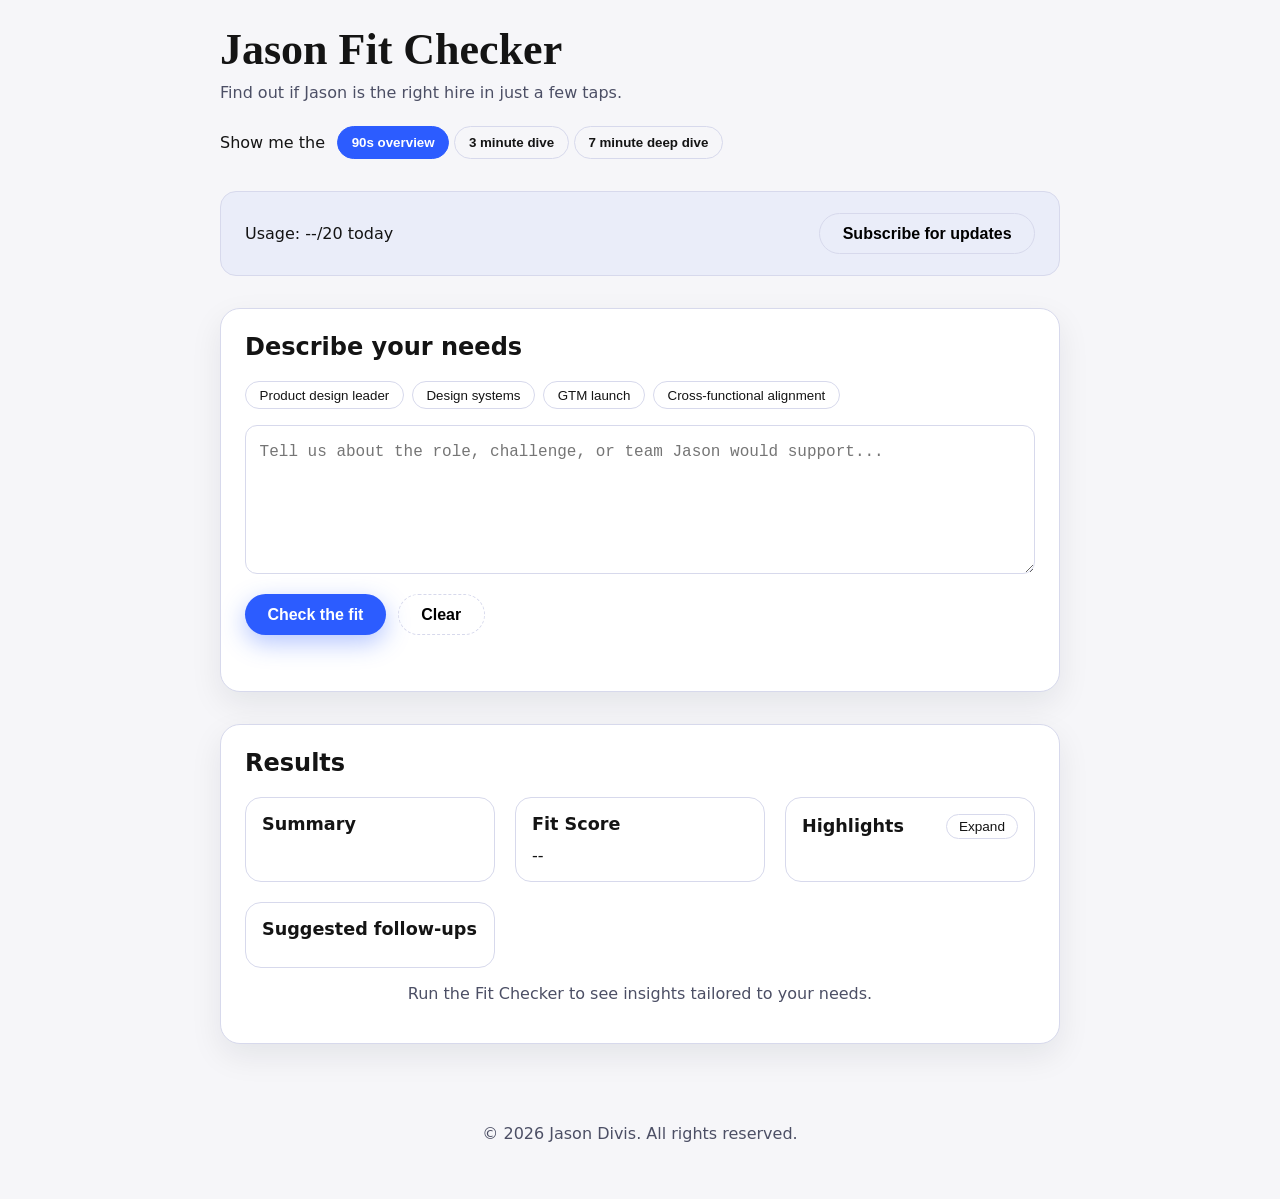
==== frontend/index.html @ c7b98d86 "Replace binary icons with SVG placeholders" ====
<!DOCTYPE html>
<html lang="en">
  <head>
    <meta charset="utf-8" />
    <meta name="viewport" content="width=device-width, initial-scale=1" />
    <meta
      http-equiv="Content-Security-Policy"
      content="default-src 'self'; connect-src 'self' https://api.yourdomain.com; script-src 'self' https://challenges.cloudflare.com; style-src 'self'; img-src 'self' data:; font-src 'self'; frame-src https://challenges.cloudflare.com; base-uri 'self'; form-action 'self';"
    />
    <title>Jason Fit Checker</title>
    <link rel="manifest" href="manifest.webmanifest" />
    <link rel="stylesheet" href="styles.css" />
    <link rel="icon" href="../favicon.ico" />
  </head>
  <body>
    <header class="site-header">
      <div class="branding">
        <h1>Jason Fit Checker</h1>
        <p class="tagline">Find out if Jason is the right hire in just a few taps.</p>
      </div>
      <nav class="mode-switch" aria-label="Viewing mode">
        <span id="mode-label">Show me the</span>
        <div role="tablist" aria-labelledby="mode-label">
          <button role="tab" aria-selected="true" data-mode="90s">90s overview</button>
          <button role="tab" aria-selected="false" data-mode="3m">3 minute dive</button>
          <button role="tab" aria-selected="false" data-mode="7m">7 minute deep dive</button>
        </div>
      </nav>
    </header>

    <main>
      <section class="usage" aria-live="polite">
        <p id="usage-meter">Usage: --/20 today</p>
        <button id="subscribe-button" type="button" class="secondary">Subscribe for updates</button>
      </section>

      <section class="fit-checker">
        <h2>Describe your needs</h2>
        <div class="chip-row" role="list" aria-label="Quick prompts">
          <button role="listitem" type="button" class="chip" data-prompt="Need a product design leader">Product design leader</button>
          <button role="listitem" type="button" class="chip" data-prompt="Scaling design systems for enterprise">Design systems</button>
          <button role="listitem" type="button" class="chip" data-prompt="Launching a GTM campaign">GTM launch</button>
          <button role="listitem" type="button" class="chip" data-prompt="Driving cross-functional alignment">Cross-functional alignment</button>
        </div>
        <form id="fit-form" novalidate>
          <label for="fit-text" class="sr-only">Fit Checker prompt</label>
          <textarea
            id="fit-text"
            name="prompt"
            rows="5"
            maxlength="1000"
            placeholder="Tell us about the role, challenge, or team Jason would support..."
            required
          ></textarea>
          <div id="turnstile-container" class="turnstile" data-sitekey="<!-- TURNSTILE_SITE_KEY -->"></div>
          <div class="form-actions">
            <button type="submit" class="primary">Check the fit</button>
            <button type="button" id="clear-button" class="ghost">Clear</button>
          </div>
          <p id="form-feedback" class="feedback" role="status" aria-live="polite"></p>
        </form>
      </section>

      <section class="results" aria-live="polite" aria-busy="false">
        <h2>Results</h2>
        <div id="results-container" class="result-grid" hidden>
          <article class="card" data-section="summary">
            <h3>Summary</h3>
            <p class="card-body" id="summary-text">&nbsp;</p>
          </article>
          <article class="card" data-section="fitScore">
            <h3>Fit Score</h3>
            <p class="card-body" id="score-text">--</p>
          </article>
          <article class="card" data-section="keyReasons">
            <h3>
              Highlights
              <button type="button" class="accordion-toggle" aria-expanded="false" aria-controls="reasons-list">Expand</button>
            </h3>
            <ul id="reasons-list" class="card-body collapsible" hidden></ul>
          </article>
          <article class="card" data-section="suggestedFollowUps">
            <h3>Suggested follow-ups</h3>
            <ul id="followups-list" class="card-body"></ul>
          </article>
        </div>
        <div id="empty-state" class="empty-state">
          <p>Run the Fit Checker to see insights tailored to your needs.</p>
        </div>
        <div id="quota-state" class="quota-state" hidden>
          <p>You&rsquo;ve hit today&rsquo;s limit. Come back tomorrow or stay in the loop.</p>
          <button type="button" id="quota-subscribe" class="primary">Contact &amp; subscribe</button>
        </div>
      </section>
    </main>

    <footer>
      <p>&copy; <span id="year"></span> Jason Divis. All rights reserved.</p>
    </footer>

    <script src="https://challenges.cloudflare.com/turnstile/v0/api.js" async defer></script>
    <script src="app.js" type="module"></script>
  </body>
</html>
---- frontend/styles.css ----
:root {
  color-scheme: light dark;
  --font-sans: 'Inter', 'Segoe UI', system-ui, -apple-system, sans-serif;
  --font-serif: 'Newsreader', 'Georgia', serif;
  --color-bg: #f6f6f9;
  --color-bg-dark: #101322;
  --color-surface: #ffffff;
  --color-surface-dark: #1b1f32;
  --color-primary: #2c5cff;
  --color-primary-dark: #8ca8ff;
  --color-accent: #ff9c27;
  --color-text: #141414;
  --color-text-muted: #4c4f65;
  --color-text-dark: #f5f6ff;
  --color-border: #d7d9ec;
  --color-border-dark: #2a2f47;
  --max-width: 52.5rem;
}

@media (prefers-color-scheme: dark) {
  :root {
    background-color: var(--color-bg-dark);
  }
}

* {
  box-sizing: border-box;
}

html,
body {
  margin: 0;
  font-family: var(--font-sans);
  background: var(--color-bg);
  color: var(--color-text);
  min-height: 100%;
}

@media (prefers-color-scheme: dark) {
  body {
    background: var(--color-bg-dark);
    color: var(--color-text-dark);
  }
}

body {
  display: flex;
  flex-direction: column;
  align-items: center;
  padding: 1.5rem;
}

main,
header,
footer {
  width: min(100%, var(--max-width));
}

.site-header {
  display: flex;
  flex-direction: column;
  gap: 1.5rem;
  margin-bottom: 2rem;
}

.branding h1 {
  font-family: var(--font-serif);
  font-size: clamp(2rem, 4vw, 2.75rem);
  margin: 0;
}

.branding .tagline {
  margin: 0.5rem 0 0;
  color: var(--color-text-muted);
}

.mode-switch {
  display: flex;
  flex-wrap: wrap;
  align-items: center;
  gap: 0.75rem;
}

.mode-switch button[role='tab'] {
  border: 1px solid var(--color-border);
  background: transparent;
  color: inherit;
  padding: 0.5rem 0.85rem;
  border-radius: 999px;
  font-weight: 600;
  cursor: pointer;
  transition: background 0.2s ease, border 0.2s ease;
}

.mode-switch button[role='tab'][aria-selected='true'] {
  background: var(--color-primary);
  border-color: var(--color-primary);
  color: #fff;
}

.mode-switch button[role='tab']:focus-visible,
.chip:focus-visible,
.primary:focus-visible,
.secondary:focus-visible,
.ghost:focus-visible,
.accordion-toggle:focus-visible {
  outline: 3px solid var(--color-accent);
  outline-offset: 2px;
}

.usage {
  display: flex;
  flex-wrap: wrap;
  justify-content: space-between;
  align-items: center;
  gap: 1rem;
  background: color-mix(in srgb, var(--color-primary) 6%, transparent);
  border: 1px solid var(--color-border);
  border-radius: 1rem;
  padding: 1rem 1.5rem;
  margin-bottom: 2rem;
}

@media (prefers-color-scheme: dark) {
  .usage {
    background: color-mix(in srgb, var(--color-primary-dark) 16%, transparent);
    border-color: var(--color-border-dark);
  }
}

.fit-checker,
.results {
  background: var(--color-surface);
  border: 1px solid var(--color-border);
  border-radius: 1.25rem;
  padding: 1.5rem;
  margin-bottom: 2rem;
  box-shadow: 0 12px 32px rgba(17, 24, 39, 0.08);
}

@media (prefers-color-scheme: dark) {
  .fit-checker,
  .results {
    background: var(--color-surface-dark);
    border-color: var(--color-border-dark);
    box-shadow: 0 20px 40px rgba(0, 0, 0, 0.45);
  }
}

.fit-checker h2,
.results h2 {
  margin-top: 0;
  font-size: 1.5rem;
}

.chip-row {
  display: flex;
  flex-wrap: wrap;
  gap: 0.5rem;
  margin-bottom: 1rem;
}

.chip {
  border: 1px solid var(--color-border);
  background: transparent;
  color: inherit;
  border-radius: 999px;
  padding: 0.35rem 0.85rem;
  cursor: pointer;
  transition: background 0.2s ease;
}

.chip:hover,
.chip:focus-visible {
  background: color-mix(in srgb, var(--color-primary) 10%, transparent);
}

#fit-text {
  width: 100%;
  font-size: 1rem;
  line-height: 1.5;
  padding: 0.85rem;
  border-radius: 0.75rem;
  border: 1px solid var(--color-border);
  resize: vertical;
  min-height: 8rem;
  background: color-mix(in srgb, #fff 90%, var(--color-surface));
  color: inherit;
}

#fit-text:focus {
  border-color: var(--color-primary);
  box-shadow: 0 0 0 3px color-mix(in srgb, var(--color-primary) 30%, transparent);
}

.turnstile {
  margin: 1rem 0;
}

.form-actions {
  display: flex;
  gap: 0.75rem;
  flex-wrap: wrap;
}

button.primary,
button.secondary,
button.ghost {
  font-size: 1rem;
  font-weight: 600;
  border-radius: 999px;
  padding: 0.65rem 1.4rem;
  border: none;
  cursor: pointer;
  transition: transform 0.2s ease, box-shadow 0.2s ease;
}

button.primary {
  background: var(--color-primary);
  color: #fff;
  box-shadow: 0 8px 24px rgba(44, 92, 255, 0.35);
}

button.primary:hover {
  transform: translateY(-1px);
  box-shadow: 0 12px 28px rgba(44, 92, 255, 0.45);
}

button.secondary {
  background: transparent;
  border: 1px solid var(--color-border);
}

button.secondary:hover {
  background: color-mix(in srgb, var(--color-primary) 10%, transparent);
}

button.ghost {
  background: transparent;
  border: 1px dashed var(--color-border);
}

button.ghost:hover {
  background: color-mix(in srgb, var(--color-primary) 6%, transparent);
}

.feedback {
  margin: 0.75rem 0 0;
  min-height: 1.25rem;
  color: var(--color-text-muted);
}

.result-grid {
  display: grid;
  gap: 1.25rem;
  grid-template-columns: repeat(auto-fit, minmax(15rem, 1fr));
}

.card {
  border: 1px solid var(--color-border);
  border-radius: 1rem;
  padding: 1rem;
  background: color-mix(in srgb, #fff 92%, var(--color-surface));
  display: flex;
  flex-direction: column;
  gap: 0.75rem;
}

.card h3 {
  margin: 0;
  font-size: 1.1rem;
  display: flex;
  align-items: center;
  justify-content: space-between;
  gap: 0.5rem;
}

.card-body {
  margin: 0;
  color: inherit;
}

.card-body li + li {
  margin-top: 0.5rem;
}

.accordion-toggle {
  font-size: 0.85rem;
  border: 1px solid var(--color-border);
  background: transparent;
  color: inherit;
  border-radius: 999px;
  padding: 0.25rem 0.75rem;
  cursor: pointer;
}

.empty-state,
.quota-state {
  text-align: center;
  color: var(--color-text-muted);
}

.quota-state button {
  margin-top: 1rem;
}

footer {
  margin-top: auto;
  padding: 2rem 0 1rem;
  color: var(--color-text-muted);
  text-align: center;
}

.sr-only {
  position: absolute;
  width: 1px;
  height: 1px;
  padding: 0;
  margin: -1px;
  overflow: hidden;
  clip: rect(0, 0, 0, 0);
  white-space: nowrap;
  border: 0;
}

@media (max-width: 640px) {
  body {
    padding: 1rem;
  }

  .form-actions {
    width: 100%;
    flex-direction: column;
    align-items: stretch;
  }

  button.primary,
  button.secondary,
  button.ghost {
    width: 100%;
  }
}
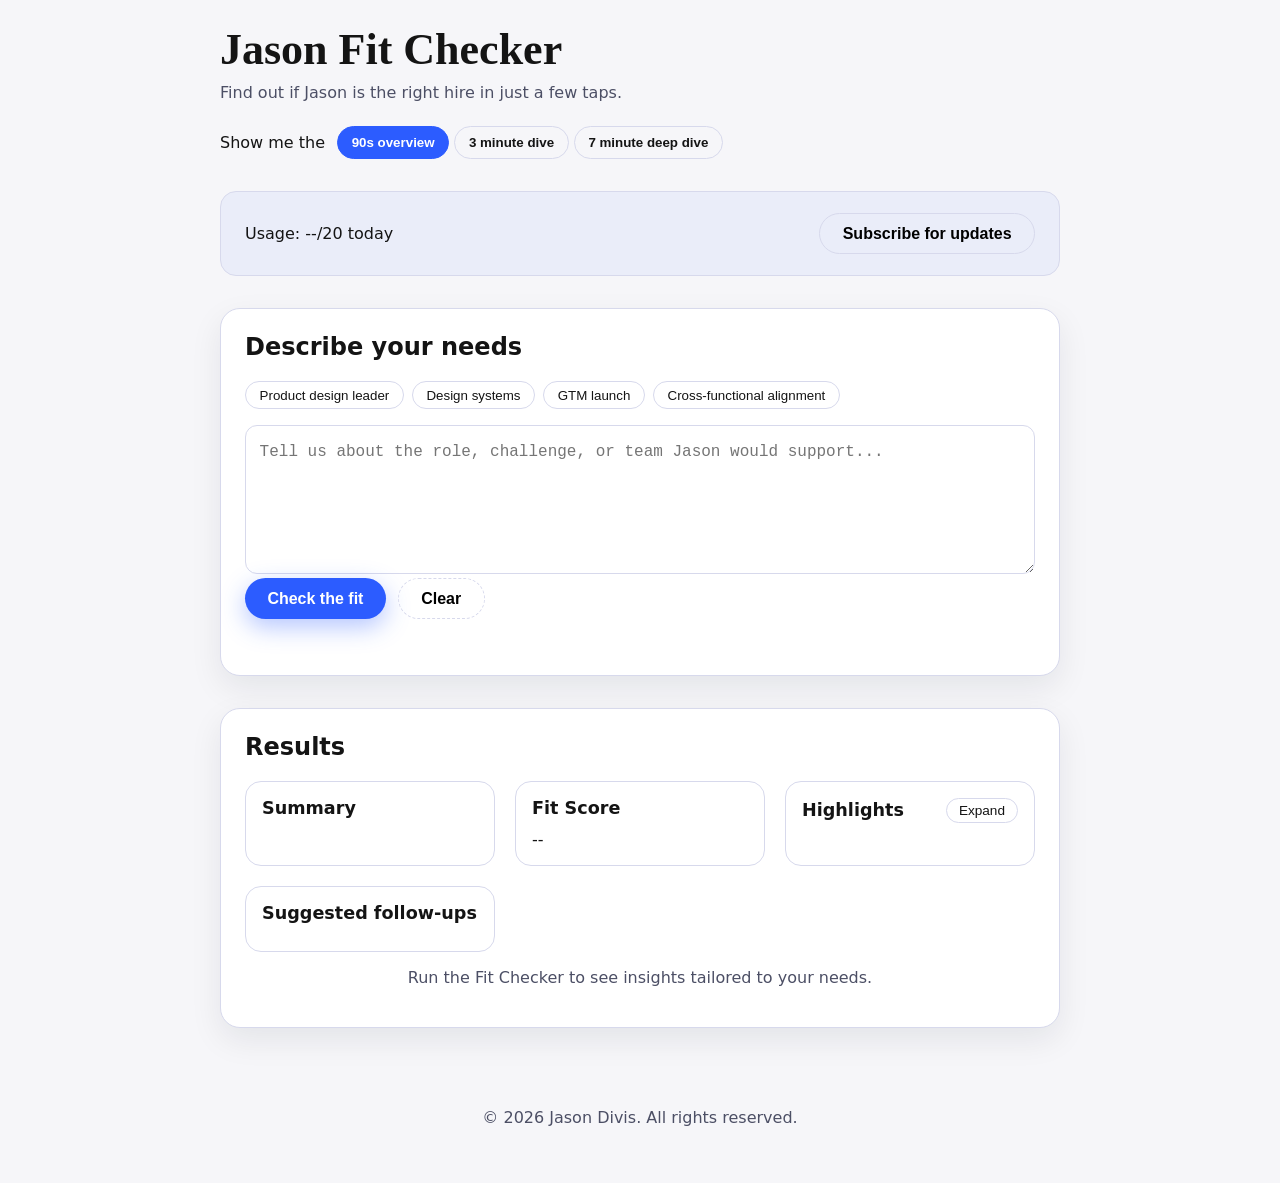
==== commit 31248b78: "updated turnstile class to match documentation" ====
--- a/frontend/index.html
+++ b/frontend/index.html
@@ -5,7 +5,7 @@
     <meta name="viewport" content="width=device-width, initial-scale=1" />
     <meta
       http-equiv="Content-Security-Policy"
-      content="default-src 'self'; connect-src 'self' https://api.yourdomain.com; script-src 'self' https://challenges.cloudflare.com; style-src 'self'; img-src 'self' data:; font-src 'self'; frame-src https://challenges.cloudflare.com; base-uri 'self'; form-action 'self';"
+      content="default-src 'self'; connect-src 'self' https://jdivis.github.io; script-src 'self' https://challenges.cloudflare.com; style-src 'self'; img-src 'self' data:; font-src 'self'; frame-src https://challenges.cloudflare.com; base-uri 'self'; form-action 'self';"
     />
     <title>Jason Fit Checker</title>
     <link rel="manifest" href="manifest.webmanifest" />
@@ -52,7 +52,7 @@
             placeholder="Tell us about the role, challenge, or team Jason would support..."
             required
           ></textarea>
-          <div id="turnstile-container" class="turnstile" data-sitekey="<!-- TURNSTILE_SITE_KEY -->"></div>
+          <div id="turnstile-container" class="cf-turnstile" data-sitekey="0x4AAAAAAB4-aWg8nFrkxP0g"></div>
           <div class="form-actions">
             <button type="submit" class="primary">Check the fit</button>
             <button type="button" id="clear-button" class="ghost">Clear</button>
